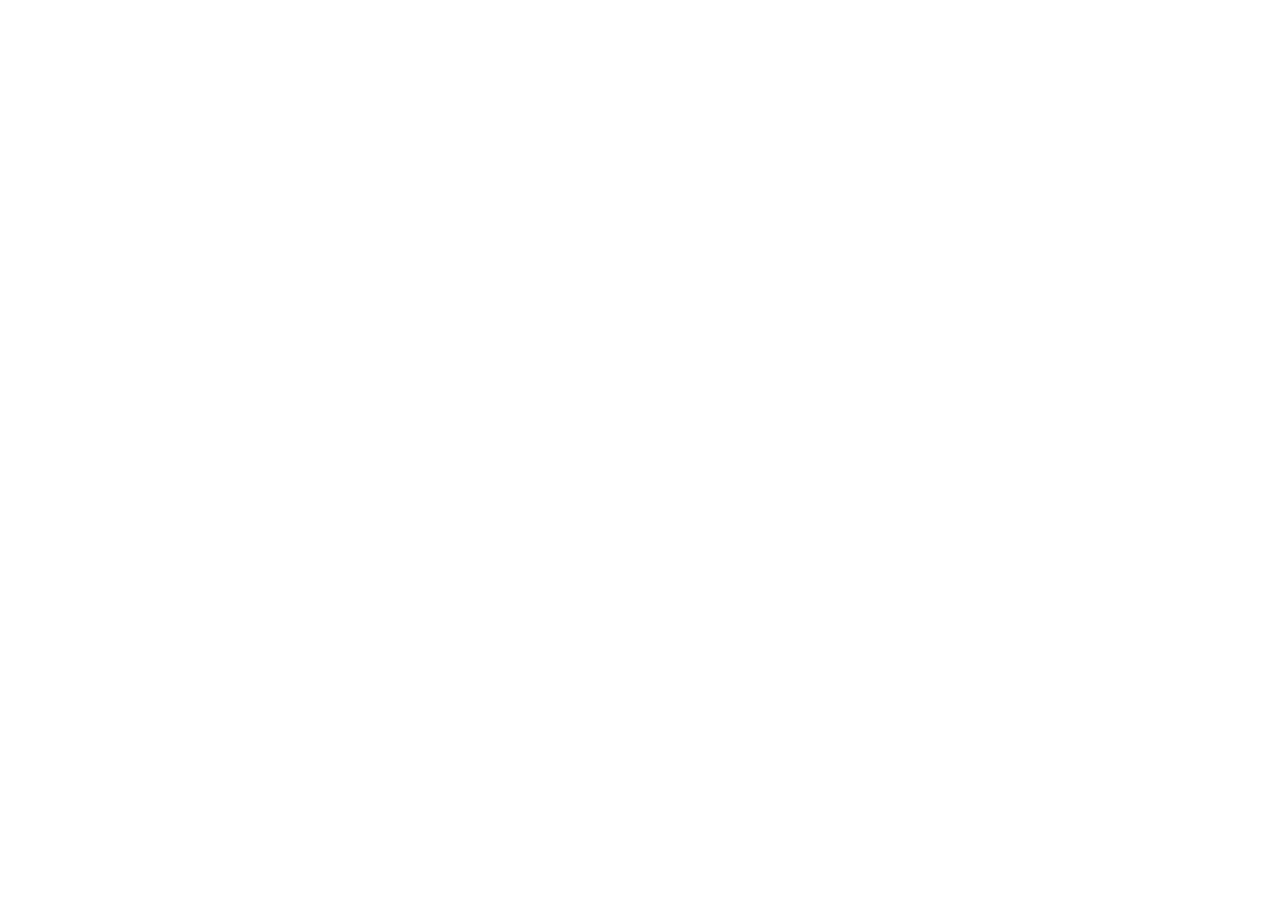
==== index.html @ 58185c33 "commit pertama" ====
<!DOCTYPE html>
<html lang="en">
<head>
    <meta charset="UTF-8">
    <meta name="viewport" content="width=device-width, initial-scale=1.0">
    <link href="https://cdn.jsdelivr.net/npm/bootstrap@5.3.8/dist/css/bootstrap.min.css" rel="stylesheet" integrity="sha384-sRIl4kxILFvY47J16cr9ZwB07vP4J8+LH7qKQnuqkuIAvNWLzeN8tE5YBujZqJLB" crossorigin="anonymous">
    <script src="https://cdn.jsdelivr.net/npm/bootstrap@5.3.8/dist/js/bootstrap.bundle.min.js" integrity="sha384-FKyoEForCGlyvwx9Hj09JcYn3nv7wiPVlz7YYwJrWVcXK/BmnVDxM+D2scQbITxI" crossorigin="anonymous"></script>
    <title>Portofolio Zahra</title>
</head>
<body>
    

</body>
</html>
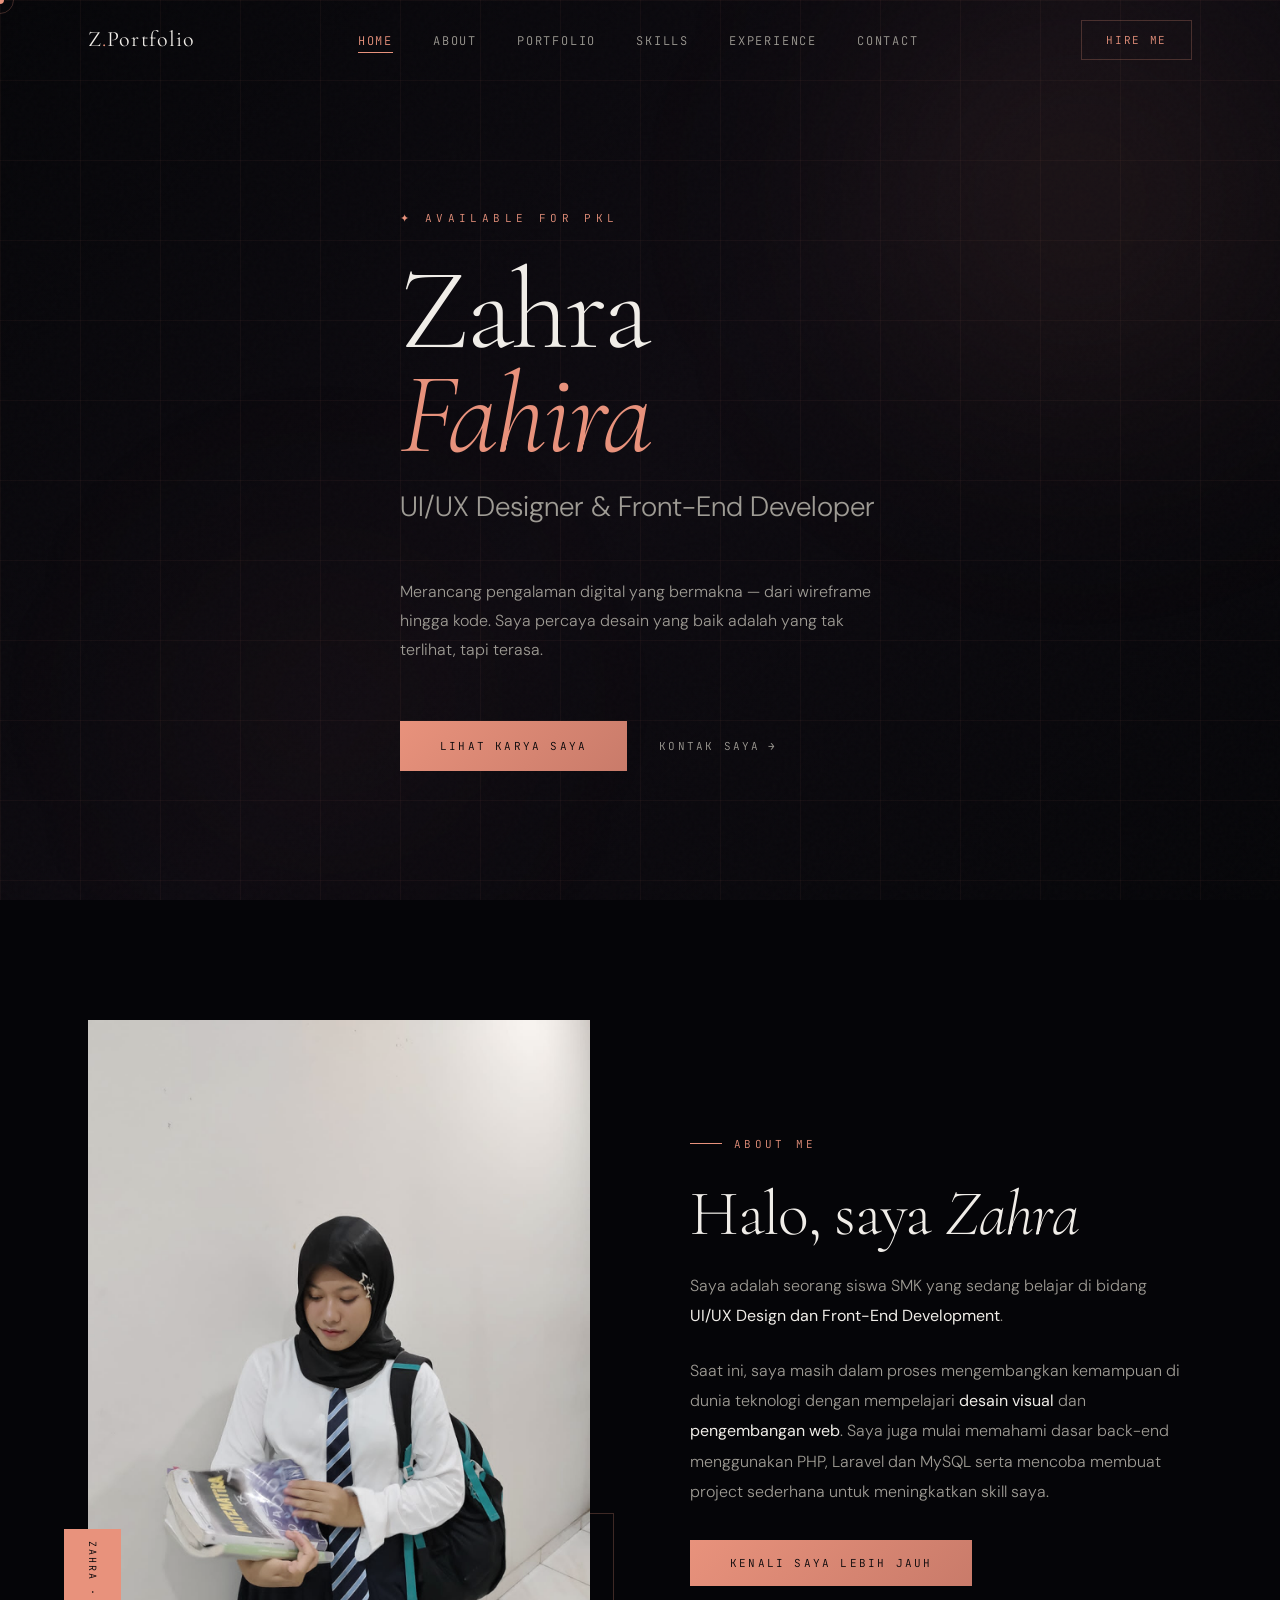
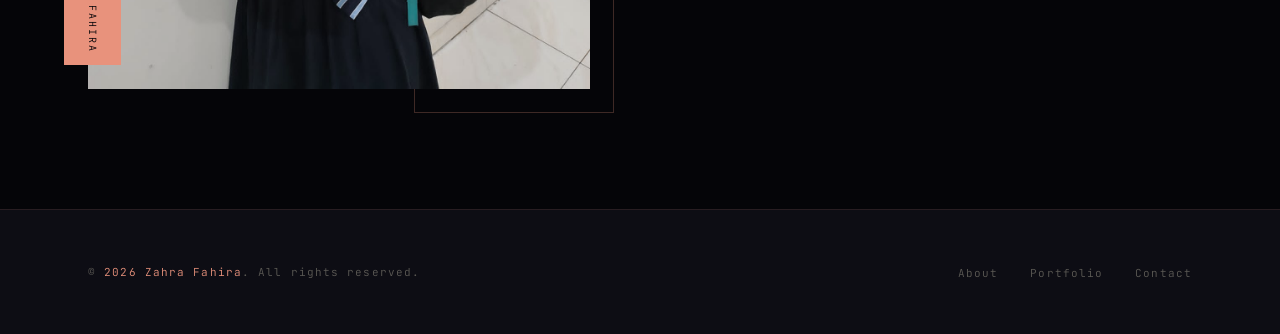
==== commit a4547c51: "PortofolioZahra" ====
--- a/index.html
+++ b/index.html
@@ -1,14 +1,109 @@
 <!DOCTYPE html>
-<html lang="en">
+<html lang="id">
 <head>
-    <meta charset="UTF-8">
-    <meta name="viewport" content="width=device-width, initial-scale=1.0">
-    <link href="https://cdn.jsdelivr.net/npm/bootstrap@5.3.8/dist/css/bootstrap.min.css" rel="stylesheet" integrity="sha384-sRIl4kxILFvY47J16cr9ZwB07vP4J8+LH7qKQnuqkuIAvNWLzeN8tE5YBujZqJLB" crossorigin="anonymous">
-    <script src="https://cdn.jsdelivr.net/npm/bootstrap@5.3.8/dist/js/bootstrap.bundle.min.js" integrity="sha384-FKyoEForCGlyvwx9Hj09JcYn3nv7wiPVlz7YYwJrWVcXK/BmnVDxM+D2scQbITxI" crossorigin="anonymous"></script>
-    <title>Portofolio Zahra</title>
+  <meta charset="UTF-8" />
+  <meta name="viewport" content="width=device-width, initial-scale=1.0" />
+  <title>Zahra — UI/UX Designer & Developer</title>
+  <meta name="description" content="Portfolio Zahra — UI/UX Designer & Front-End Developer" />
+  <link rel="stylesheet" href="assets/css/variables.css" />
+  <link rel="stylesheet" href="assets/css/style.css" />
+  <link rel="stylesheet" href="assets/css/rensonsive.css" />
 </head>
 <body>
-    
 
+  <!-- Custom Cursor -->
+  <div class="cursor"></div>
+  <div class="cursor-follower"></div>
+
+  <!-- Navigation -->
+  <nav>
+    <div class="nav-inner">
+      <a href="index.html" class="nav-logo">Z<span>.</span>Portfolio</a>
+      <ul class="nav-links">
+        <li><a href="index.html" class="active">Home</a></li>
+        <li><a href="about.html">About</a></li>
+        <li><a href="portofolio.html">Portfolio</a></li>
+        <li><a href="skills.html">Skills</a></li>
+        <li><a href="exprience.html">Experience</a></li>
+        <li><a href="contact.html">Contact</a></li>
+      </ul>
+      <a href="contact.html" class="nav-cta">Hire Me</a>
+      <div class="hamburger" aria-label="Menu" aria-expanded="false">
+        <span></span><span></span><span></span>
+      </div>
+    </div>
+  </nav>
+
+  <!-- ===== HERO ===== -->
+  <section class="hero">
+    <div class="hero-noise"></div>
+    <div class="hero-grid-lines"></div>
+    <div class="hero-orb hero-orb-1"></div>
+    <div class="hero-orb hero-orb-2"></div>
+
+    <div class="container hero-content">
+      <p class="hero-eyebrow">✦ Available for PKL</p>
+      <h1 class="hero-name">
+        Zahra<br /><em>Fahira</em>
+      </h1>
+      <p class="hero-role">
+        UI/UX Designer &amp; Front-End Developer
+      </p>
+      <p class="hero-desc">
+        Merancang pengalaman digital yang bermakna — dari wireframe hingga kode. Saya percaya desain yang baik adalah yang tak terlihat, tapi terasa.
+      </p>
+      <div class="hero-actions">
+        <a href="portofolio.html" class="btn-primary">Lihat Karya Saya</a>
+        <a href="contact.html" class="btn-secondary">Kontak Saya</a>
+      </div>
+  </section>
+
+  <!-- ===== ABOUT PREVIEW ===== -->
+  <section class="about-preview">
+    <div class="container">
+      <div class="about-grid">
+        <div class="about-img-wrapper reveal">
+          <div class="about-img-frame">
+            <div class="about-img-placeholder"><img src="/assets/img/profil/jara.jpeg" alt=""></div>
+          </div>
+          <div class="about-img-accent"></div>
+          <div class="about-img-label">Zahra · Fahira</div>
+        </div>
+
+        <div class="about-content reveal reveal-delay-2">
+          <p class="section-label">About Me</p>
+         <h2 class="section-title">Halo, saya <em>Zahra</em></h2>
+          <p class="about-bio">
+            Saya adalah seorang siswa SMK yang sedang belajar di bidang <strong>UI/UX Design dan Front-End Development</strong>.
+          </p>
+
+          <p class="about-bio">
+            Saat ini, saya masih dalam proses mengembangkan kemampuan di dunia teknologi dengan mempelajari <strong>desain visual</strong> dan <strong>pengembangan web</strong>. Saya juga mulai memahami dasar back-end menggunakan PHP, Laravel dan MySQL serta mencoba membuat project sederhana untuk meningkatkan skill saya.
+          </p>
+          <div style="margin-top:40px;">
+            <a href="about.html" class="btn-primary">Kenali Saya Lebih Jauh</a>
+          </div>
+        </div>
+      </div>
+    </div>
+  </section>
+
+  <!-- ===== FOOTER ===== -->
+  <footer>
+    <div class="container">
+      <div class="footer-inner">
+        <p class="footer-copy">© <span data-year></span> <span>Zahra Fahira</span>. All rights reserved.</p>
+        <ul class="footer-links">
+          <li><a href="about.html">About</a></li>
+          <li><a href="portofolio.html">Portfolio</a></li>
+          <li><a href="contact.html">Contact</a></li>
+        </ul>
+      </div>
+    </div>
+  </footer>
+
+  <script src="assets/js/navbar.js"></script>
+  <script src="assets/js/animation.js"></script>
+  <script src="assets/js/main.js"></script>
 </body>
 </html>
--- a/assets/css/variables.css
+++ b/assets/css/variables.css
@@ -0,0 +1,42 @@
+:root {
+  /* Colors */
+  --bg-primary: #050508;
+  --bg-secondary: #0d0d14;
+  --bg-card: #111119;
+  --bg-card-hover: #16161f;
+
+  --accent-primary: #e8927c;
+  --accent-secondary: #c97b6a;
+  --accent-glow: rgba(232, 146, 124, 0.15);
+  --accent-glow-strong: rgba(232, 146, 124, 0.3);
+
+  --text-primary: #f0ede8;
+  --text-secondary: #9e9b94;
+  --text-muted: #5c5a55;
+
+  --border-subtle: rgba(232, 146, 124, 0.12);
+  --border-medium: rgba(232, 146, 124, 0.25);
+  --border-strong: rgba(232, 146, 124, 0.5);
+
+  --gradient-hero: linear-gradient(135deg, #050508 0%, #0d0a10 50%, #050508 100%);
+  --gradient-accent: linear-gradient(135deg, #e8927c, #c97b6a);
+  --gradient-card: linear-gradient(145deg, #111119, #0d0d14);
+
+  /* Typography */
+  --font-display: 'Cormorant Garamond', serif;
+  --font-body: 'DM Sans', sans-serif;
+  --font-mono: 'JetBrains Mono', monospace;
+
+  /* Spacing */
+  --section-padding: 120px 0;
+  --container-max: 1200px;
+  --nav-height: 80px;
+
+  /* Effects */
+  --shadow-card: 0 20px 60px rgba(0, 0, 0, 0.5);
+  --shadow-accent: 0 0 40px rgba(232, 146, 124, 0.2);
+  --transition-smooth: all 0.4s cubic-bezier(0.25, 0.46, 0.45, 0.94);
+  --transition-fast: all 0.2s ease;
+  --border-radius: 2px;
+  --border-radius-lg: 6px;
+}
--- a/assets/css/style.css
+++ b/assets/css/style.css
@@ -0,0 +1,930 @@
+@import url('https://fonts.googleapis.com/css2?family=Cormorant+Garamond:ital,wght@0,300;0,400;0,500;0,600;1,300;1,400&family=DM+Sans:wght@300;400;500&family=JetBrains+Mono:wght@400;500&display=swap');
+@import url('variables.css');
+
+/* ===== RESET & BASE ===== */
+*, *::before, *::after { box-sizing: border-box; margin: 0; padding: 0; }
+
+html { scroll-behavior: smooth; }
+
+body {
+  font-family: var(--font-body);
+  background-color: var(--bg-primary);
+  color: var(--text-primary);
+  line-height: 1.7;
+  font-weight: 300;
+  overflow-x: hidden;
+  cursor: none;
+}
+
+/* Custom Cursor */
+.cursor {
+  width: 8px; height: 8px;
+  background: var(--accent-primary);
+  border-radius: 50%;
+  position: fixed; top: 0; left: 0;
+  pointer-events: none;
+  z-index: 9999;
+  transform: translate(-50%, -50%);
+  transition: width 0.3s, height 0.3s, background 0.3s;
+}
+.cursor-follower {
+  width: 28px; height: 28px;
+  border: 1px solid var(--border-medium);
+  border-radius: 50%;
+  position: fixed; top: 0; left: 0;
+  pointer-events: none;
+  z-index: 9998;
+  transform: translate(-50%, -50%);
+  transition: all 0.15s ease;
+}
+a:hover ~ .cursor, button:hover ~ .cursor { width: 14px; height: 14px; }
+
+/* ===== TYPOGRAPHY ===== */
+h1, h2, h3, h4 {
+  font-family: var(--font-display);
+  font-weight: 300;
+  letter-spacing: -0.02em;
+  line-height: 1.15;
+}
+
+.section-label {
+  font-family: var(--font-mono);
+  font-size: 11px;
+  letter-spacing: 0.3em;
+  text-transform: uppercase;
+  color: var(--accent-primary);
+  display: flex; align-items: center; gap: 12px;
+  margin-bottom: 24px;
+}
+.section-label::before {
+  content: '';
+  width: 32px; height: 1px;
+  background: var(--accent-primary);
+}
+
+.section-title {
+  font-size: clamp(36px, 5vw, 64px);
+  color: var(--text-primary);
+  margin-bottom: 20px;
+}
+
+.section-subtitle {
+  font-size: 16px;
+  color: var(--text-secondary);
+  max-width: 520px;
+  font-weight: 300;
+}
+
+/* ===== CONTAINER ===== */
+.container {
+  max-width: var(--container-max);
+  margin: 0 auto;
+  padding: 0 48px;
+}
+
+section { padding: var(--section-padding); }
+
+/* ===== NAVIGATION ===== */
+nav {
+  position: fixed; top: 0; left: 0; right: 0;
+  height: var(--nav-height);
+  z-index: 1000;
+  transition: var(--transition-smooth);
+}
+nav.scrolled {
+  background: rgba(5, 5, 8, 0.92);
+  backdrop-filter: blur(20px);
+  border-bottom: 1px solid var(--border-subtle);
+}
+.nav-inner {
+  display: flex; align-items: center; justify-content: space-between;
+  height: 100%;
+  max-width: var(--container-max);
+  margin: 0 auto;
+  padding: 0 48px;
+}
+.nav-logo {
+  font-family: var(--font-display);
+  font-size: 22px;
+  font-weight: 400;
+  color: var(--text-primary);
+  text-decoration: none;
+  letter-spacing: 0.05em;
+}
+.nav-logo span { color: var(--accent-primary); }
+
+.nav-links {
+  display: flex; align-items: center; gap: 40px;
+  list-style: none;
+}
+.nav-links a {
+  font-family: var(--font-mono);
+  font-size: 12px;
+  letter-spacing: 0.15em;
+  text-transform: uppercase;
+  color: var(--text-secondary);
+  text-decoration: none;
+  transition: var(--transition-fast);
+  position: relative;
+}
+.nav-links a::after {
+  content: '';
+  position: absolute; bottom: -4px; left: 0;
+  width: 0; height: 1px;
+  background: var(--accent-primary);
+  transition: width 0.3s ease;
+}
+.nav-links a:hover, .nav-links a.active { color: var(--accent-primary); }
+.nav-links a:hover::after, .nav-links a.active::after { width: 100%; }
+
+.nav-cta {
+  font-family: var(--font-mono);
+  font-size: 11px;
+  letter-spacing: 0.15em;
+  text-transform: uppercase;
+  color: var(--accent-primary);
+  border: 1px solid var(--border-medium);
+  padding: 10px 24px;
+  text-decoration: none;
+  transition: var(--transition-smooth);
+}
+.nav-cta:hover {
+  background: var(--accent-glow);
+  border-color: var(--border-strong);
+  box-shadow: var(--shadow-accent);
+}
+
+.hamburger {
+  display: none;
+  flex-direction: column; gap: 5px;
+  cursor: pointer;
+  padding: 8px;
+}
+.hamburger span {
+  width: 24px; height: 1px;
+  background: var(--text-primary);
+  transition: var(--transition-fast);
+}
+
+/* ===== HERO ===== */
+.hero {
+  min-height: 100vh;
+  display: flex; align-items: center;
+  position: relative;
+  overflow: hidden;
+  background: var(--gradient-hero);
+}
+
+.hero-noise {
+  position: absolute; inset: 0;
+  background-image: url("data:image/svg+xml,%3Csvg viewBox='0 0 256 256' xmlns='http://www.w3.org/2000/svg'%3E%3Cfilter id='n'%3E%3CfeTurbulence type='fractalNoise' baseFrequency='0.9' numOctaves='4' stitchTiles='stitch'/%3E%3C/filter%3E%3Crect width='100%25' height='100%25' filter='url(%23n)' opacity='0.04'/%3E%3C/svg%3E");
+  pointer-events: none;
+  opacity: 0.5;
+}
+
+.hero-grid-lines {
+  position: absolute; inset: 0;
+  background-image:
+    linear-gradient(var(--border-subtle) 1px, transparent 1px),
+    linear-gradient(90deg, var(--border-subtle) 1px, transparent 1px);
+  background-size: 80px 80px;
+  opacity: 0.4;
+}
+
+.hero-orb {
+  position: absolute;
+  border-radius: 50%;
+  filter: blur(120px);
+  pointer-events: none;
+}
+.hero-orb-1 {
+  width: 600px; height: 600px;
+  background: radial-gradient(circle, rgba(232, 146, 124, 0.12), transparent 70%);
+  top: -100px; right: -100px;
+}
+.hero-orb-2 {
+  width: 400px; height: 400px;
+  background: radial-gradient(circle, rgba(201, 123, 106, 0.08), transparent 70%);
+  bottom: 0; left: 10%;
+}
+
+.hero-content {
+  position: relative; z-index: 2;
+  padding-top: var(--nav-height);
+}
+
+.hero-eyebrow {
+  font-family: var(--font-mono);
+  font-size: 11px;
+  letter-spacing: 0.4em;
+  text-transform: uppercase;
+  color: var(--accent-primary);
+  margin-bottom: 32px;
+  opacity: 0;
+  animation: fadeUp 0.8s 0.3s forwards;
+}
+
+.hero-name {
+  font-size: clamp(64px, 9vw, 130px);
+  font-weight: 300;
+  line-height: 0.9;
+  margin-bottom: 16px;
+  opacity: 0;
+  animation: fadeUp 0.8s 0.5s forwards;
+}
+.hero-name em {
+  font-style: italic;
+  color: var(--accent-primary);
+}
+
+.hero-role {
+  font-size: clamp(18px, 2.5vw, 28px);
+  color: var(--text-secondary);
+  font-weight: 300;
+  margin-bottom: 48px;
+  opacity: 0;
+  animation: fadeUp 0.8s 0.7s forwards;
+}
+
+.hero-desc {
+  font-size: 16px;
+  color: var(--text-secondary);
+  max-width: 480px;
+  margin-bottom: 56px;
+  line-height: 1.8;
+  opacity: 0;
+  animation: fadeUp 0.8s 0.9s forwards;
+}
+
+.hero-actions {
+  display: flex; align-items: center; gap: 32px;
+  opacity: 0;
+  animation: fadeUp 0.8s 1.1s forwards;
+}
+
+.btn-primary {
+  font-family: var(--font-mono);
+  font-size: 11px;
+  letter-spacing: 0.2em;
+  text-transform: uppercase;
+  color: var(--bg-primary);
+  background: var(--gradient-accent);
+  padding: 16px 40px;
+  text-decoration: none;
+  transition: var(--transition-smooth);
+  position: relative;
+  overflow: hidden;
+}
+.btn-primary:hover {
+  box-shadow: 0 8px 30px rgba(232, 146, 124, 0.4);
+  transform: translateY(-2px);
+}
+
+.btn-secondary {
+  font-family: var(--font-mono);
+  font-size: 11px;
+  letter-spacing: 0.2em;
+  text-transform: uppercase;
+  color: var(--text-secondary);
+  text-decoration: none;
+  display: flex; align-items: center; gap: 8px;
+  transition: var(--transition-fast);
+}
+.btn-secondary:hover { color: var(--accent-primary); }
+.btn-secondary::after {
+  content: '→';
+  transition: transform 0.3s;
+}
+.btn-secondary:hover::after { transform: translateX(4px); }
+
+.hero-stats {
+  display: flex; gap: 60px;
+  margin-top: 80px;
+  padding-top: 48px;
+  border-top: 1px solid var(--border-subtle);
+  opacity: 0;
+  animation: fadeUp 0.8s 1.3s forwards;
+}
+.stat-item {}
+.stat-number {
+  font-family: var(--font-display);
+  font-size: 42px;
+  font-weight: 300;
+  color: var(--text-primary);
+  line-height: 1;
+  margin-bottom: 4px;
+}
+.stat-number span { color: var(--accent-primary); }
+.stat-label {
+  font-family: var(--font-mono);
+  font-size: 10px;
+  letter-spacing: 0.25em;
+  text-transform: uppercase;
+  color: var(--text-muted);
+}
+
+.hero-scroll {
+  position: absolute;
+  bottom: 40px; left: 50%;
+  transform: translateX(-50%);
+  display: flex; flex-direction: column; align-items: center; gap: 8px;
+  font-family: var(--font-mono);
+  font-size: 10px;
+  letter-spacing: 0.3em;
+  text-transform: uppercase;
+  color: var(--text-muted);
+  animation: fadeIn 1s 2s forwards;
+  opacity: 0;
+}
+.hero-scroll-line {
+  width: 1px; height: 60px;
+  background: linear-gradient(to bottom, transparent, var(--accent-primary));
+  animation: scrollPulse 2s infinite;
+}
+
+/* ===== FEATURED SECTION (index page) ===== */
+.featured-works { background: var(--bg-secondary); }
+
+.works-grid {
+  display: grid;
+  grid-template-columns: 1fr 1fr;
+  gap: 2px;
+  margin-top: 60px;
+}
+.work-item {
+  position: relative;
+  aspect-ratio: 4/3;
+  overflow: hidden;
+  background: var(--bg-card);
+  cursor: pointer;
+}
+.work-item:first-child {
+  grid-row: span 2;
+  aspect-ratio: auto;
+}
+.work-img {
+  width: 100%; height: 100%;
+  object-fit: cover;
+  transition: transform 0.8s cubic-bezier(0.25, 0.46, 0.45, 0.94);
+  filter: saturate(0.7);
+}
+.work-item:hover .work-img {
+  transform: scale(1.06);
+  filter: saturate(1);
+}
+.work-overlay {
+  position: absolute; inset: 0;
+  background: linear-gradient(to top, rgba(5,5,8,0.9) 0%, transparent 60%);
+  display: flex; flex-direction: column; justify-content: flex-end;
+  padding: 32px;
+  transform: translateY(8px);
+  transition: var(--transition-smooth);
+}
+.work-item:hover .work-overlay { transform: translateY(0); }
+.work-tag {
+  font-family: var(--font-mono);
+  font-size: 10px;
+  letter-spacing: 0.25em;
+  text-transform: uppercase;
+  color: var(--accent-primary);
+  margin-bottom: 8px;
+}
+.work-title {
+  font-family: var(--font-display);
+  font-size: 24px;
+  font-weight: 300;
+  color: var(--text-primary);
+}
+.work-placeholder {
+  width: 100%; height: 100%;
+  display: flex; align-items: center; justify-content: center;
+  font-family: var(--font-display);
+  font-size: 48px;
+  color: var(--border-subtle);
+  img {
+  width: 100%;
+  height: auto;
+}
+}
+
+/* ===== ABOUT PREVIEW ===== */
+.about-preview { background: var(--bg-primary); }
+.about-grid {
+  display: grid;
+  grid-template-columns: 1fr 1fr;
+  gap: 100px;
+  align-items: center;
+}
+.about-img-wrapper {
+  position: relative;
+}
+.about-img-frame {
+  position: relative;
+  aspect-ratio: 3/4;
+  overflow: hidden;
+  background: var(--bg-card);
+}
+.about-img-frame::before {
+  content: '';
+  position: absolute;
+  top: -2px; left: -2px; right: -2px; bottom: -2px;
+  border: 1px solid var(--border-medium);
+  z-index: 2;
+  pointer-events: none;
+}
+.about-img-frame img {
+  width: 100%; height: 100%;
+  object-fit: cover;
+  filter: grayscale(30%);
+}
+.about-img-accent {
+  position: absolute;
+  width: 200px; height: 200px;
+  border: 1px solid var(--border-medium);
+  bottom: -24px; right: -24px;
+  z-index: -1;
+}
+.about-img-label {
+  position: absolute;
+  bottom: 24px; left: -24px;
+  background: var(--accent-primary);
+  color: var(--bg-primary);
+  font-family: var(--font-mono);
+  font-size: 10px;
+  letter-spacing: 0.2em;
+  text-transform: uppercase;
+  padding: 12px 20px;
+  writing-mode: vertical-rl;
+  text-orientation: mixed;
+}
+.about-img-placeholder {
+  width: 100%; height: 100%;
+  display: flex; align-items: center; justify-content: center;
+  font-size: 80px;
+  color: var(--border-subtle);
+  background: var(--bg-card);
+}
+
+.about-content {}
+.about-bio {
+  font-size: 16px;
+  color: var(--text-secondary);
+  line-height: 1.9;
+  margin-bottom: 24px;
+}
+.about-bio strong {
+  color: var(--text-primary);
+  font-weight: 400;
+}
+
+/* ===== SKILLS PREVIEW ===== */
+.skills-grid {
+  display: grid;
+  grid-template-columns: repeat(3, 1fr);
+  gap: 1px;
+  background: var(--border-subtle);
+  margin-top: 60px;
+  border: 1px solid var(--border-subtle);
+}
+.skill-item {
+  background: var(--bg-card);
+  padding: 32px;
+  transition: var(--transition-smooth);
+  position: relative;
+  overflow: hidden;
+}
+.skill-item::after {
+  content: '';
+  position: absolute; inset: 0;
+  background: var(--accent-glow);
+  opacity: 0;
+  transition: opacity 0.3s;
+}
+.skill-item:hover { background: var(--bg-card-hover); }
+.skill-item:hover::after { opacity: 1; }
+.skill-icon { font-size: 28px; margin-bottom: 16px; }
+.skill-name {
+  font-family: var(--font-display);
+  font-size: 20px;
+  font-weight: 400;
+  color: var(--text-primary);
+  margin-bottom: 8px;
+}
+.skill-desc {
+  font-size: 13px;
+  color: var(--text-muted);
+  line-height: 1.7;
+}
+.skill-bar-wrap { margin-top: 16px; }
+.skill-bar-label {
+  display: flex; justify-content: space-between;
+  font-family: var(--font-mono);
+  font-size: 10px;
+  color: var(--text-muted);
+  margin-bottom: 6px;
+}
+.skill-bar {
+  height: 2px;
+  background: var(--bg-secondary);
+  overflow: hidden;
+}
+.skill-bar-fill {
+  height: 100%;
+  background: var(--gradient-accent);
+  transform-origin: left;
+  transform: scaleX(0);
+  transition: transform 1s cubic-bezier(0.25, 0.46, 0.45, 0.94);
+}
+.skill-bar-fill.animated { transform: scaleX(1); }
+
+/* ===== EXPERIENCE TIMELINE ===== */
+.timeline {
+  position: relative;
+  margin-top: 60px;
+  padding-left: 40px;
+}
+.timeline::before {
+  content: '';
+  position: absolute; left: 0; top: 0; bottom: 0;
+  width: 1px;
+  background: var(--border-subtle);
+}
+.timeline-item {
+  position: relative;
+  margin-bottom: 60px;
+  opacity: 0;
+  transform: translateX(-20px);
+  transition: all 0.6s ease;
+}
+.timeline-item.visible {
+  opacity: 1;
+  transform: translateX(0);
+}
+.timeline-dot {
+  position: absolute;
+  left: -44px; top: 6px;
+  width: 8px; height: 8px;
+  border-radius: 50%;
+  background: var(--accent-primary);
+  box-shadow: 0 0 0 4px rgba(232, 146, 124, 0.15);
+}
+.timeline-period {
+  font-family: var(--font-mono);
+  font-size: 11px;
+  letter-spacing: 0.2em;
+  color: var(--accent-primary);
+  margin-bottom: 8px;
+}
+.timeline-role {
+  font-family: var(--font-display);
+  font-size: 26px;
+  font-weight: 400;
+  color: var(--text-primary);
+  margin-bottom: 4px;
+}
+.timeline-company {
+  font-size: 14px;
+  color: var(--text-secondary);
+  margin-bottom: 16px;
+}
+.timeline-desc {
+  font-size: 14px;
+  color: var(--text-muted);
+  line-height: 1.8;
+  max-width: 560px;
+}
+.timeline-tags {
+  display: flex; flex-wrap: wrap; gap: 8px;
+  margin-top: 16px;
+}
+.timeline-tag {
+  font-family: var(--font-mono);
+  font-size: 10px;
+  letter-spacing: 0.1em;
+  color: var(--accent-primary);
+  border: 1px solid var(--border-subtle);
+  padding: 4px 12px;
+}
+
+/* ===== PORTFOLIO GRID ===== */
+.portfolio-filter {
+  display: flex; gap: 4px;
+  margin-bottom: 48px;
+  flex-wrap: wrap;
+}
+.filter-btn {
+  font-family: var(--font-mono);
+  font-size: 11px;
+  letter-spacing: 0.15em;
+  text-transform: uppercase;
+  color: var(--text-muted);
+  background: none;
+  border: 1px solid transparent;
+  padding: 8px 20px;
+  cursor: pointer;
+  transition: var(--transition-fast);
+}
+.filter-btn:hover, .filter-btn.active {
+  color: var(--accent-primary);
+  border-color: var(--border-medium);
+}
+
+.portfolio-grid {
+  display: grid;
+  grid-template-columns: repeat(3, 1fr);
+  gap: 24px;
+}
+.portfolio-card {
+  background: var(--bg-card);
+  overflow: hidden;
+  transition: var(--transition-smooth);
+  border: 1px solid var(--border-subtle);
+  opacity: 0;
+  transform: translateY(30px);
+}
+.portfolio-card.visible {
+  opacity: 1;
+  transform: translateY(0);
+}
+.portfolio-card:hover {
+  border-color: var(--border-medium);
+  box-shadow: var(--shadow-card);
+  transform: translateY(-4px);
+}
+.portfolio-card-img {
+  aspect-ratio: 16/10;
+  overflow: hidden;
+  background: var(--bg-secondary);
+  position: relative;
+}
+.portfolio-card-img img {
+  width: 100%; height: 100%;
+  object-fit: cover;
+  transition: transform 0.6s ease;
+  filter: saturate(0.7);
+}
+.portfolio-card:hover .portfolio-card-img img {
+  transform: scale(1.05);
+  filter: saturate(1);
+}
+.portfolio-card-img-placeholder {
+  width: 100%; height: 100%;
+  display: flex; align-items: center; justify-content: center;
+  font-size: 48px;
+}
+.portfolio-card-body { padding: 24px; }
+.portfolio-card-tag {
+  font-family: var(--font-mono);
+  font-size: 10px;
+  letter-spacing: 0.2em;
+  text-transform: uppercase;
+  color: var(--accent-primary);
+  margin-bottom: 8px;
+}
+.portfolio-card-title {
+  font-family: var(--font-display);
+  font-size: 22px;
+  font-weight: 400;
+  color: var(--text-primary);
+  margin-bottom: 8px;
+}
+.portfolio-card-desc {
+  font-size: 13px;
+  color: var(--text-muted);
+  line-height: 1.7;
+}
+.portfolio-card-link {
+  display: inline-flex; align-items: center; gap: 6px;
+  font-family: var(--font-mono);
+  font-size: 10px;
+  letter-spacing: 0.15em;
+  text-transform: uppercase;
+  color: var(--accent-primary);
+  text-decoration: none;
+  margin-top: 16px;
+  transition: gap 0.3s;
+}
+.portfolio-card-link:hover { gap: 10px; }
+
+/* ===== PROJECT DETAIL ===== */
+.project-hero {
+  min-height: 70vh;
+  display: flex; align-items: flex-end;
+  padding-bottom: 80px;
+  position: relative;
+  overflow: hidden;
+  background: var(--bg-secondary);
+}
+.project-hero-bg {
+  position: absolute; inset: 0;
+  opacity: 0.15;
+  background-size: cover; background-position: center;
+}
+.project-hero-content { position: relative; z-index: 2; }
+.project-meta {
+  display: flex; gap: 48px;
+  margin-top: 40px;
+  padding-top: 32px;
+  border-top: 1px solid var(--border-subtle);
+}
+.project-meta-item {}
+.project-meta-label {
+  font-family: var(--font-mono);
+  font-size: 10px;
+  letter-spacing: 0.2em;
+  text-transform: uppercase;
+  color: var(--text-muted);
+  margin-bottom: 4px;
+}
+.project-meta-value {
+  font-size: 15px;
+  color: var(--text-primary);
+}
+
+.project-body { max-width: 800px; margin: 0 auto; }
+.project-section { margin-bottom: 80px; }
+.project-section h2 {
+  font-size: 36px;
+  margin-bottom: 24px;
+  color: var(--text-primary);
+}
+.project-section p {
+  font-size: 16px;
+  color: var(--text-secondary);
+  line-height: 1.9;
+  margin-bottom: 16px;
+}
+.project-img-full {
+  width: 100%;
+  aspect-ratio: 16/9;
+  object-fit: cover;
+  margin: 48px 0;
+  border: 1px solid var(--border-subtle);
+  background: var(--bg-card);
+  display: flex; align-items: center; justify-content: center;
+  font-size: 60px; color: var(--border-subtle);
+}
+
+/* ===== CONTACT ===== */
+.contact-grid {
+  display: grid;
+  grid-template-columns: 1fr 1.2fr;
+  gap: 80px;
+  align-items: start;
+}
+.contact-info {}
+.contact-item {
+  display: flex; gap: 20px; align-items: flex-start;
+  margin-bottom: 40px;
+}
+.contact-icon {
+  width: 44px; height: 44px;
+  border: 1px solid var(--border-medium);
+  display: flex; align-items: center; justify-content: center;
+  font-size: 16px;
+  flex-shrink: 0;
+  color: var(--accent-primary);
+}
+.contact-detail {}
+.contact-detail-label {
+  font-family: var(--font-mono);
+  font-size: 10px;
+  letter-spacing: 0.2em;
+  text-transform: uppercase;
+  color: var(--text-muted);
+  margin-bottom: 4px;
+}
+.contact-detail-value {
+  font-size: 15px;
+  color: var(--text-primary);
+}
+
+.contact-socials {
+  display: flex; gap: 12px;
+  margin-top: 48px;
+  padding-top: 48px;
+  border-top: 1px solid var(--border-subtle);
+}
+.social-link {
+  width: 44px; height: 44px;
+  border: 1px solid var(--border-subtle);
+  display: flex; align-items: center; justify-content: center;
+  color: var(--text-muted);
+  text-decoration: none;
+  font-size: 16px;
+  transition: var(--transition-fast);
+  font-family: var(--font-mono);
+  font-size: 12px;
+  letter-spacing: 0.05em;
+}
+.social-link:hover {
+  border-color: var(--border-strong);
+  color: var(--accent-primary);
+  background: var(--accent-glow);
+}
+
+.contact-form {}
+.form-group {
+  margin-bottom: 24px;
+}
+.form-label {
+  font-family: var(--font-mono);
+  font-size: 10px;
+  letter-spacing: 0.2em;
+  text-transform: uppercase;
+  color: var(--text-muted);
+  display: block;
+  margin-bottom: 8px;
+}
+.form-input, .form-textarea {
+  width: 100%;
+  background: var(--bg-card);
+  border: 1px solid var(--border-subtle);
+  color: var(--text-primary);
+  font-family: var(--font-body);
+  font-size: 15px;
+  font-weight: 300;
+  padding: 14px 18px;
+  transition: var(--transition-fast);
+  outline: none;
+  border-radius: 0;
+}
+.form-input:focus, .form-textarea:focus {
+  border-color: var(--border-strong);
+  background: var(--bg-card-hover);
+}
+.form-textarea { resize: vertical; min-height: 140px; }
+.form-submit {
+  width: 100%;
+  font-family: var(--font-mono);
+  font-size: 11px;
+  letter-spacing: 0.2em;
+  text-transform: uppercase;
+  color: var(--bg-primary);
+  background: var(--gradient-accent);
+  border: none;
+  padding: 18px;
+  cursor: pointer;
+  transition: var(--transition-smooth);
+}
+.form-submit:hover {
+  box-shadow: 0 8px 30px rgba(232, 146, 124, 0.35);
+  transform: translateY(-2px);
+}
+
+/* ===== FOOTER ===== */
+footer {
+  background: var(--bg-secondary);
+  border-top: 1px solid var(--border-subtle);
+  padding: 48px 0;
+}
+.footer-inner {
+  display: flex; align-items: center; justify-content: space-between;
+}
+.footer-copy {
+  font-family: var(--font-mono);
+  font-size: 11px;
+  letter-spacing: 0.1em;
+  color: var(--text-muted);
+}
+.footer-copy span { color: var(--accent-primary); }
+.footer-links {
+  display: flex; gap: 32px; list-style: none;
+}
+.footer-links a {
+  font-family: var(--font-mono);
+  font-size: 11px;
+  letter-spacing: 0.1em;
+  color: var(--text-muted);
+  text-decoration: none;
+  transition: var(--transition-fast);
+}
+.footer-links a:hover { color: var(--accent-primary); }
+
+/* ===== ANIMATIONS ===== */
+@keyframes fadeUp {
+  from { opacity: 0; transform: translateY(30px); }
+  to { opacity: 1; transform: translateY(0); }
+}
+@keyframes fadeIn {
+  from { opacity: 0; }
+  to { opacity: 1; }
+}
+@keyframes scrollPulse {
+  0%, 100% { opacity: 0.3; transform: scaleY(1); }
+  50% { opacity: 1; transform: scaleY(1.1); }
+}
+
+/* ===== SCROLL REVEAL ===== */
+.reveal {
+  opacity: 0;
+  transform: translateY(40px);
+  transition: opacity 0.7s ease, transform 0.7s ease;
+}
+.reveal.visible {
+  opacity: 1;
+  transform: translateY(0);
+}
+.reveal-delay-1 { transition-delay: 0.1s; }
+.reveal-delay-2 { transition-delay: 0.2s; }
+.reveal-delay-3 { transition-delay: 0.3s; }
--- a/assets/css/rensonsive.css
+++ b/assets/css/rensonsive.css
@@ -0,0 +1,117 @@
+/* ===== RESPONSIVE / rensonsive.css ===== */
+
+/* Large Tablets & Small Laptops */
+@media (max-width: 1024px) {
+  .container { padding: 0 32px; }
+
+  .about-grid { grid-template-columns: 1fr; gap: 60px; }
+  .about-img-wrapper { max-width: 400px; }
+
+  .contact-grid { grid-template-columns: 1fr; gap: 60px; }
+
+  .works-grid { grid-template-columns: 1fr; }
+  .work-item:first-child { grid-row: span 1; aspect-ratio: 4/3; }
+
+  .portfolio-grid { grid-template-columns: repeat(2, 1fr); }
+
+  .skills-grid { grid-template-columns: repeat(2, 1fr); }
+
+  .hero-stats { gap: 40px; }
+}
+
+/* Tablets */
+@media (max-width: 768px) {
+  :root {
+    --nav-height: 64px;
+    --section-padding: 80px 0;
+  }
+
+  .container { padding: 0 24px; }
+
+  /* Navigation */
+  .nav-links, .nav-cta { display: none; }
+  .hamburger { display: flex; }
+
+  .nav-menu-open .nav-links {
+    display: flex;
+    flex-direction: column;
+    position: fixed;
+    top: var(--nav-height); left: 0; right: 0;
+    background: rgba(5,5,8,0.97);
+    backdrop-filter: blur(20px);
+    padding: 40px 24px;
+    gap: 24px;
+    border-bottom: 1px solid var(--border-subtle);
+  }
+  .nav-menu-open .nav-links a { font-size: 18px; }
+  .nav-menu-open .nav-cta {
+    display: block;
+    text-align: center;
+    margin: 0 24px;
+  }
+
+  /* Hero */
+  .hero-stats {
+    flex-wrap: wrap;
+    gap: 32px;
+    margin-top: 48px;
+  }
+  .stat-item { min-width: calc(50% - 16px); }
+
+  .hero-actions { flex-direction: column; gap: 20px; align-items: flex-start; }
+
+  /* Portfolio */
+  .portfolio-grid { grid-template-columns: 1fr; }
+  .portfolio-filter { gap: 8px; }
+
+  /* Skills */
+  .skills-grid { grid-template-columns: 1fr; }
+
+  /* Project Detail */
+  .project-meta { flex-wrap: wrap; gap: 24px; }
+
+  /* Footer */
+  .footer-inner { flex-direction: column; gap: 24px; text-align: center; }
+  .footer-links { flex-wrap: wrap; justify-content: center; }
+}
+
+/* Mobile */
+@media (max-width: 480px) {
+  :root { --section-padding: 60px 0; }
+
+  .container { padding: 0 20px; }
+
+  .hero-name { font-size: clamp(48px, 13vw, 80px); }
+
+  .section-title { font-size: clamp(28px, 8vw, 48px); }
+
+  .hero-stats { flex-direction: column; gap: 24px; }
+  .stat-item { min-width: 100%; }
+
+  .timeline { padding-left: 24px; }
+  .timeline-dot { left: -28px; }
+
+  .contact-item { flex-direction: column; gap: 12px; }
+
+  .works-grid { gap: 0; }
+
+  .about-img-wrapper { max-width: 100%; }
+  .about-img-label { display: none; }
+  .about-img-accent { display: none; }
+
+  .skills-grid { gap: 0; }
+
+  .portfolio-filter { overflow-x: auto; flex-wrap: nowrap; padding-bottom: 8px; }
+  .filter-btn { white-space: nowrap; }
+}
+
+/* Reduced Motion */
+@media (prefers-reduced-motion: reduce) {
+  *, *::before, *::after {
+    animation-duration: 0.01ms !important;
+    animation-iteration-count: 1 !important;
+    transition-duration: 0.01ms !important;
+  }
+  .cursor, .cursor-follower { display: none; }
+  body { cursor: default; }
+}
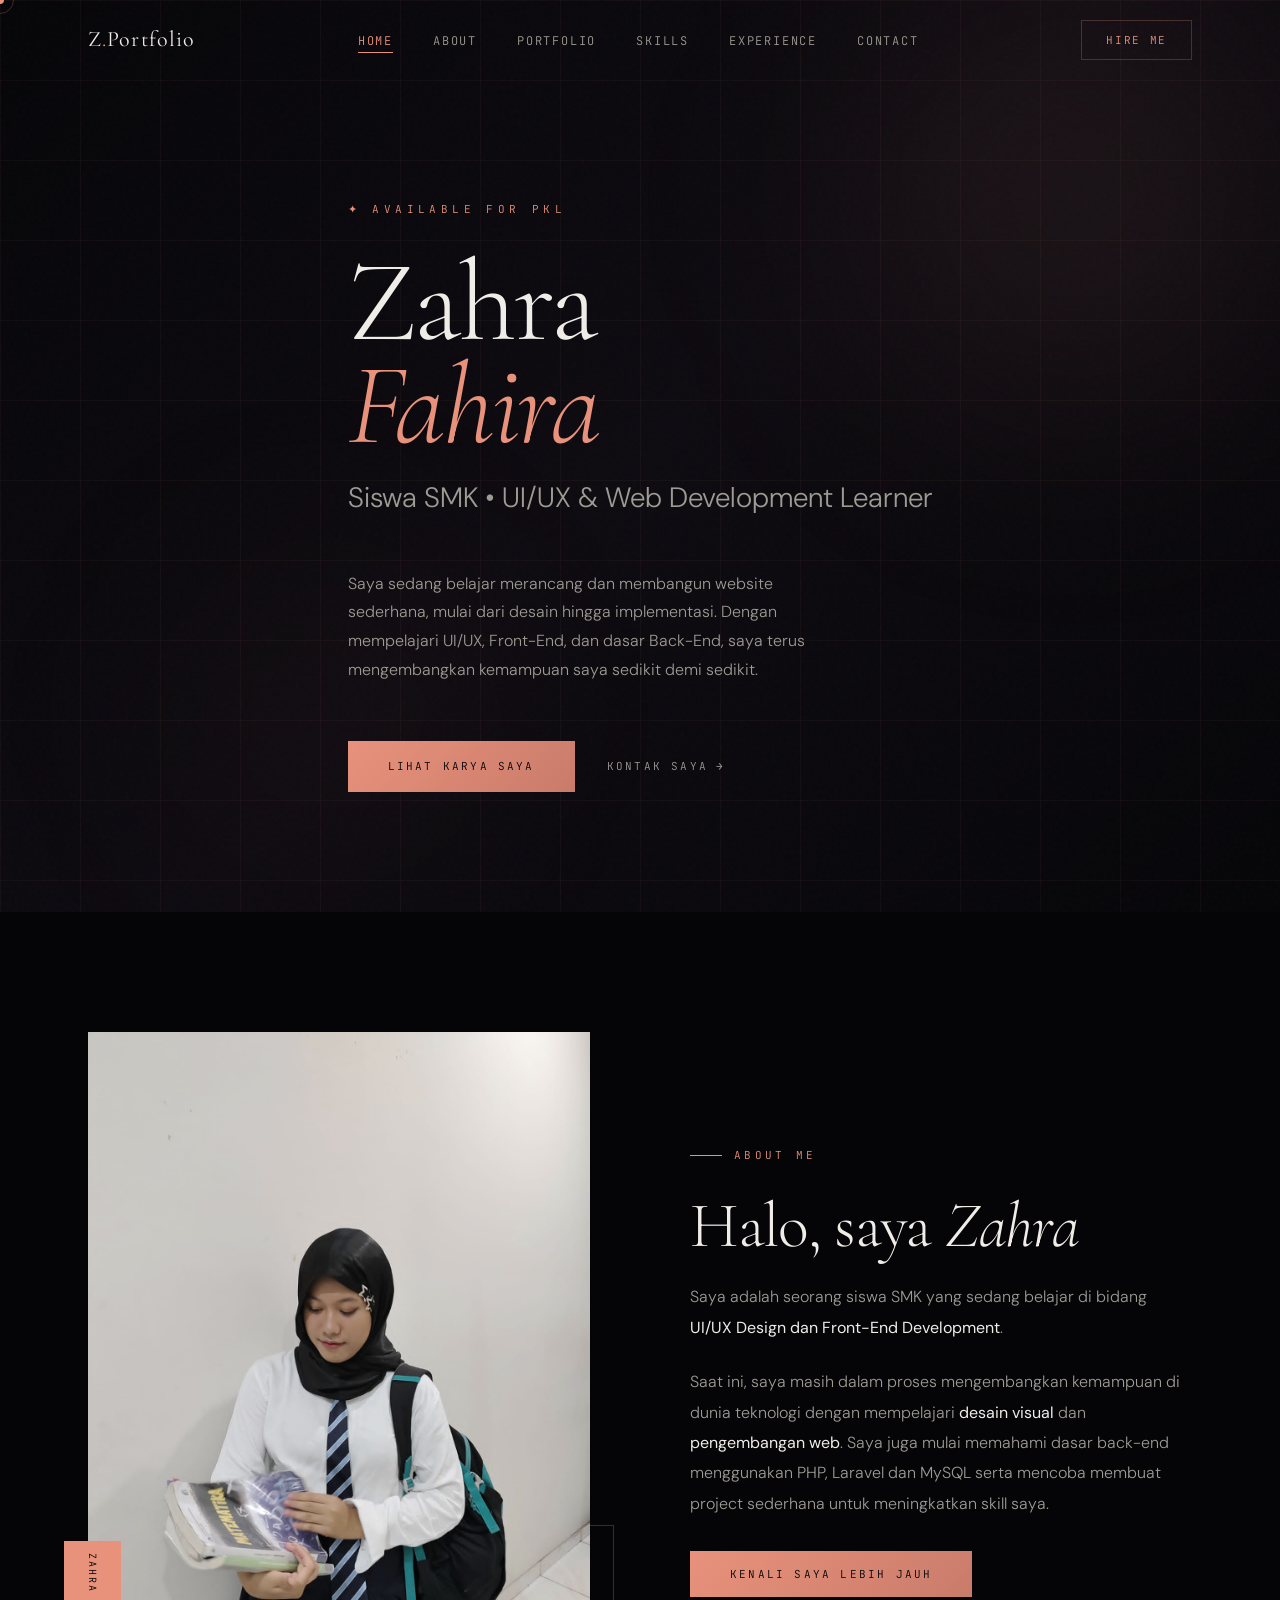
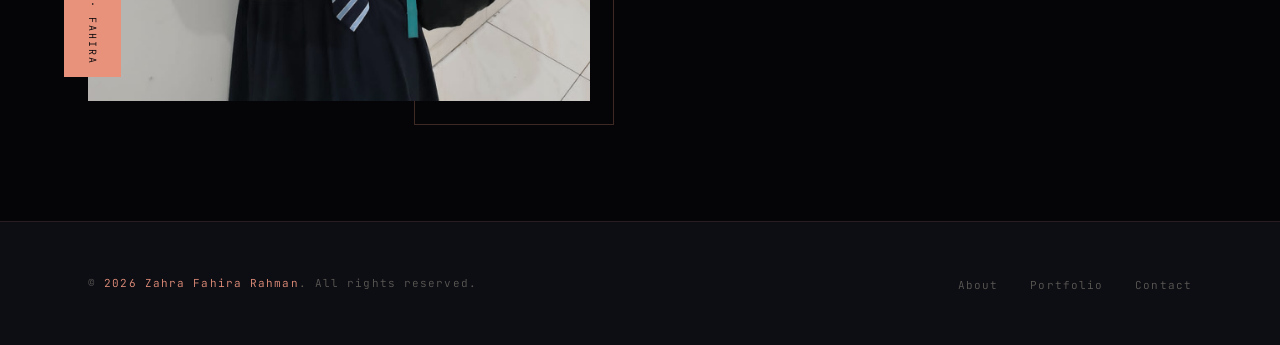
==== commit 9168ab32: "Update Portofolio" ====
--- a/index.html
+++ b/index.html
@@ -47,10 +47,10 @@
         Zahra<br /><em>Fahira</em>
       </h1>
       <p class="hero-role">
-        UI/UX Designer &amp; Front-End Developer
+        Siswa SMK • UI/UX &amp; Web Development Learner
       </p>
       <p class="hero-desc">
-        Merancang pengalaman digital yang bermakna — dari wireframe hingga kode. Saya percaya desain yang baik adalah yang tak terlihat, tapi terasa.
+        Saya sedang belajar merancang dan membangun website sederhana, mulai dari desain hingga implementasi. Dengan mempelajari UI/UX, Front-End, dan dasar Back-End, saya terus mengembangkan kemampuan saya sedikit demi sedikit.
       </p>
       <div class="hero-actions">
         <a href="portofolio.html" class="btn-primary">Lihat Karya Saya</a>
@@ -92,7 +92,7 @@
   <footer>
     <div class="container">
       <div class="footer-inner">
-        <p class="footer-copy">© <span data-year></span> <span>Zahra Fahira</span>. All rights reserved.</p>
+        <p class="footer-copy">© <span data-year></span> <span>Zahra Fahira Rahman</span>. All rights reserved.</p>
         <ul class="footer-links">
           <li><a href="about.html">About</a></li>
           <li><a href="portofolio.html">Portfolio</a></li>
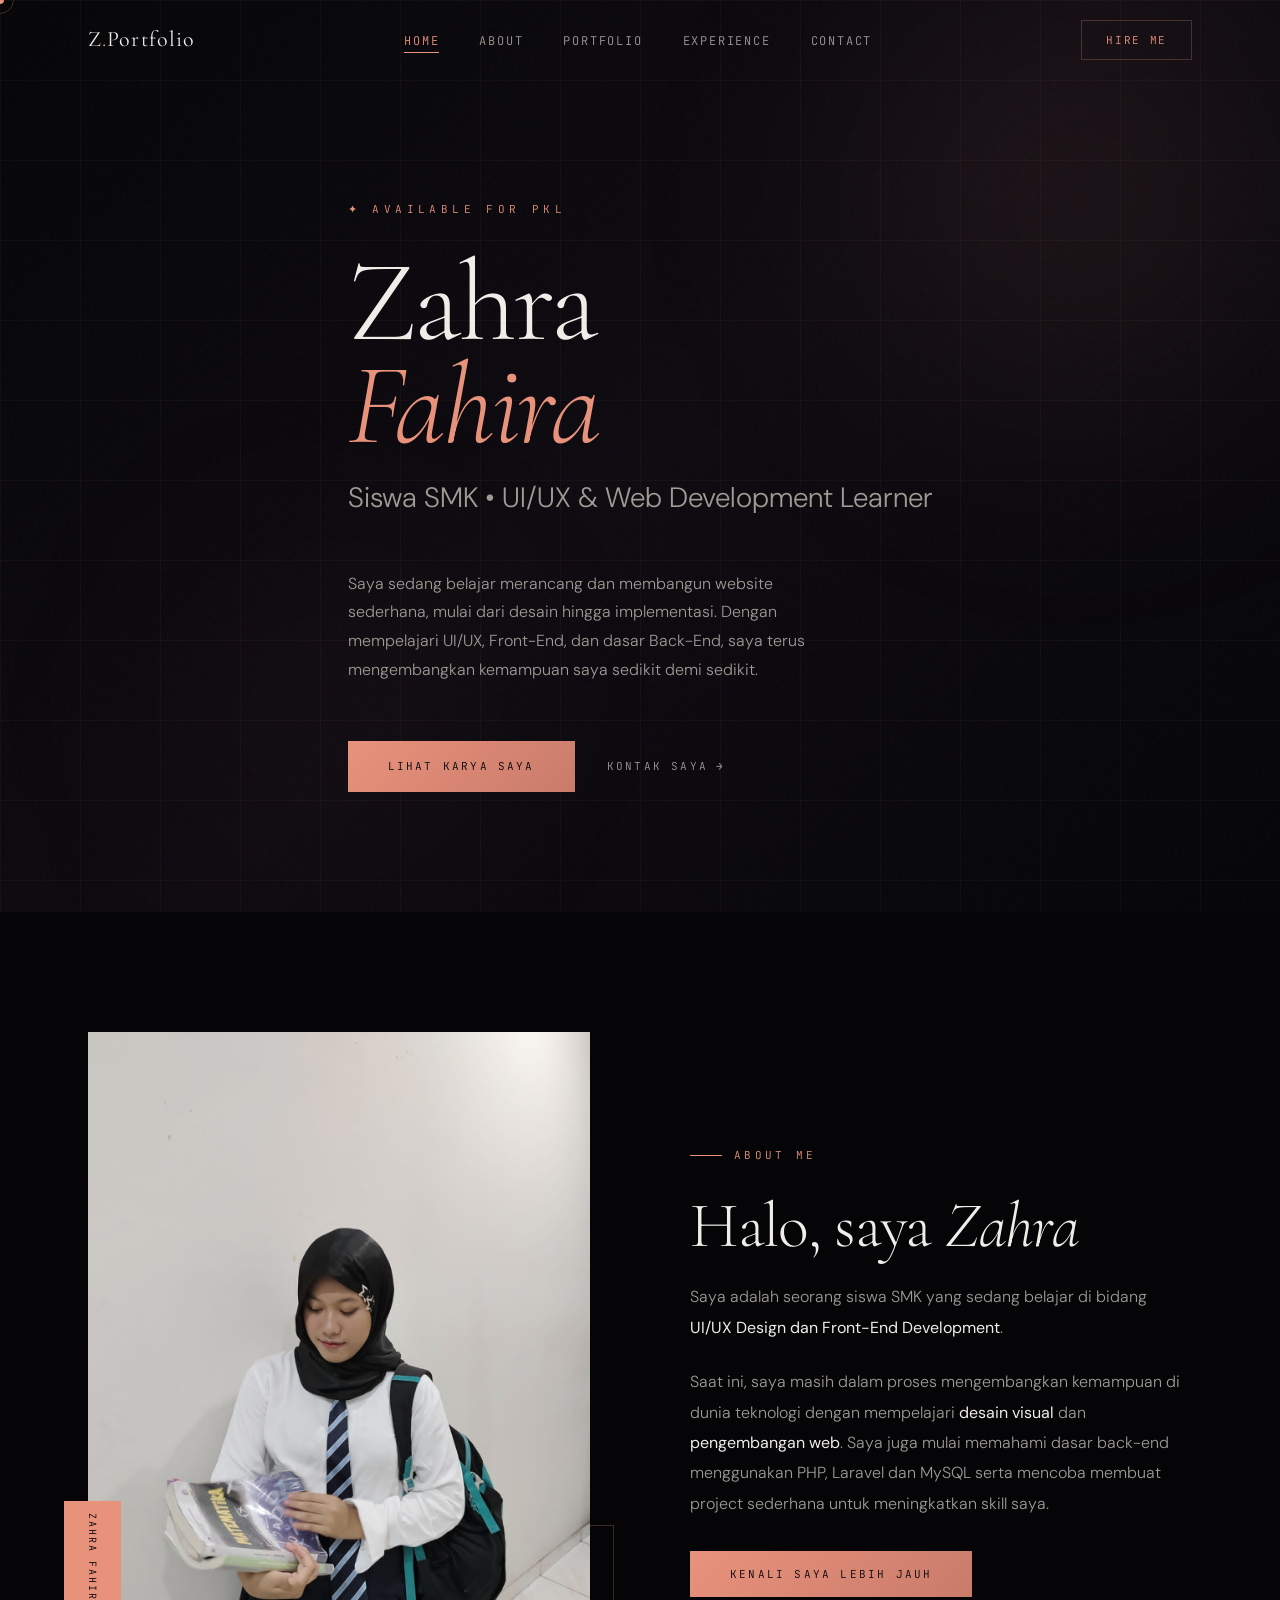
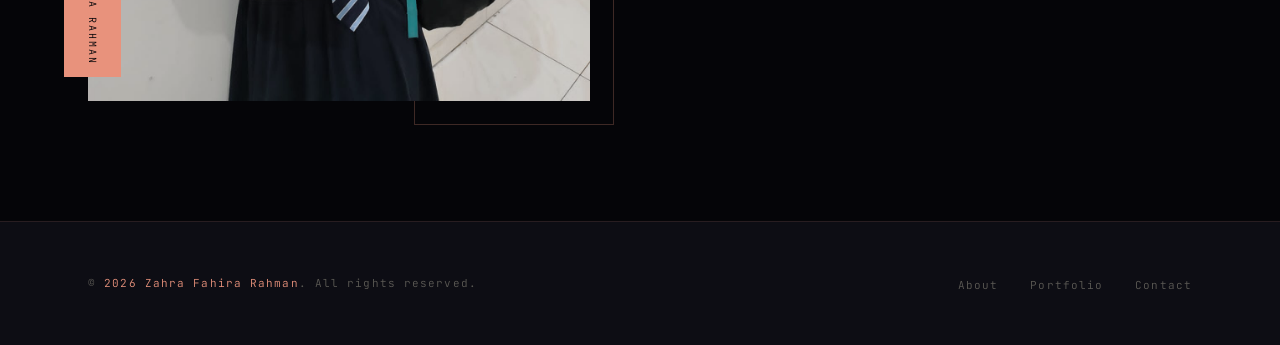
==== commit b94aa4cf: "Update Zahra" ====
--- a/index.html
+++ b/index.html
@@ -23,7 +23,6 @@
         <li><a href="index.html" class="active">Home</a></li>
         <li><a href="about.html">About</a></li>
         <li><a href="portofolio.html">Portfolio</a></li>
-        <li><a href="skills.html">Skills</a></li>
         <li><a href="exprience.html">Experience</a></li>
         <li><a href="contact.html">Contact</a></li>
       </ul>
@@ -67,7 +66,7 @@
             <div class="about-img-placeholder"><img src="/assets/img/profil/jara.jpeg" alt=""></div>
           </div>
           <div class="about-img-accent"></div>
-          <div class="about-img-label">Zahra · Fahira</div>
+          <div class="about-img-label">Zahra Fahira Rahman</div>
         </div>
 
         <div class="about-content reveal reveal-delay-2">
--- a/assets/css/style.css
+++ b/assets/css/style.css
@@ -927,4 +927,5 @@
 }
 .reveal-delay-1 { transition-delay: 0.1s; }
 .reveal-delay-2 { transition-delay: 0.2s; }
-.reveal-delay-3 { transition-delay: 0.3s; }+.reveal-delay-3 { transition-delay: 0.3s; }
+
